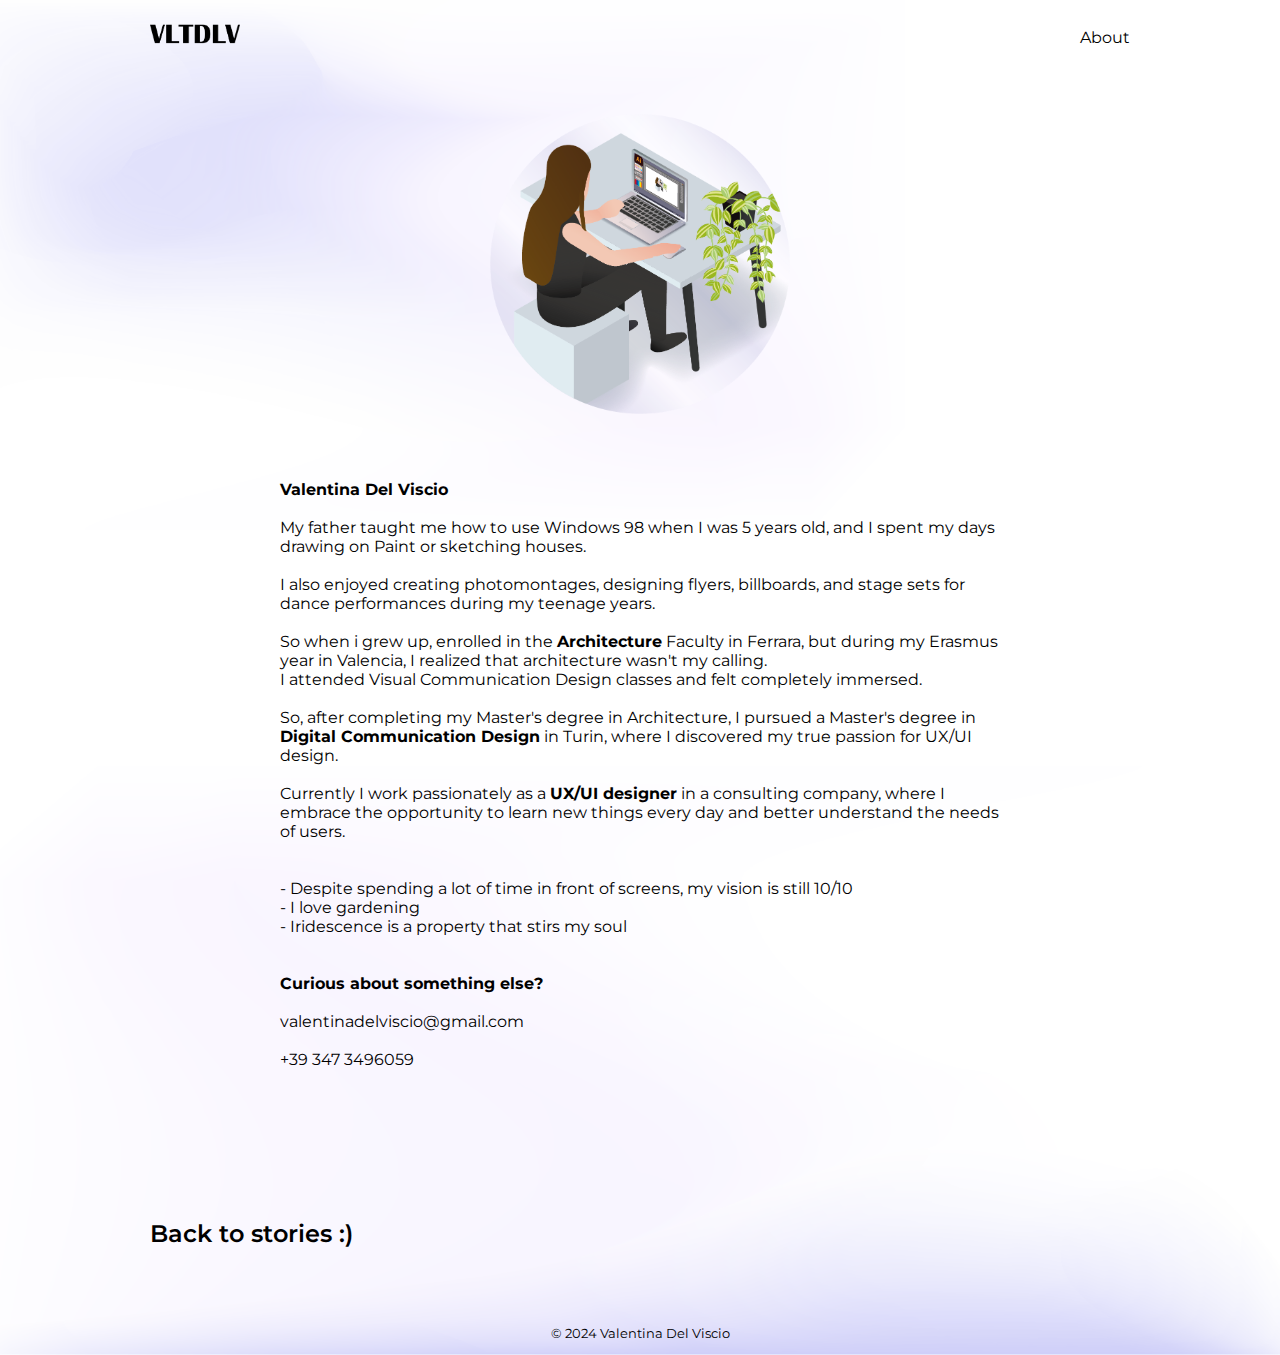
==== aboutme.html @ 75be2599 "a" ====
<!DOCTYPE html>
<html lang="en">
  <head>
    <meta charset="UTF-8" />
    <meta name="viewport" content="width=device-width, initial-scale=1.0" />
    <title>Valentina Del Viscio</title>
    <link rel="stylesheet" href="css/style.css" />
    <link rel="preconnect" href="https://fonts.googleapis.com" />
    <link rel="preconnect" href="https://fonts.gstatic.com" crossorigin />
    <link rel="preconnect" href="https://fonts.googleapis.com" />
    <link rel="preconnect" href="https://fonts.gstatic.com" crossorigin />
    <link
      href="https://fonts.googleapis.com/css2?family=Montserrat:ital,wght@0,100..900;1,100..900&display=swap"
      rel="stylesheet"
    />
  </head>
  <body
    style="
      background-image: url(images/background-gradient.png);
      background-size: cover;
      background-position: center;
      background-repeat: no-repeat;
    "
  >
    <header>
      <nav>
        <a href="vltdlv.github.io">
          <img
            src="images/logo-vltdlv.png"
            alt="portfolio logo"
            height="30px"
          />
        </a>
        <a href="#">About</a>
      </nav>
    </header>

    <main>
      <div class="content">
        <img
          class="img-720"
          src="images/biography.png"
          alt="representative image about Valentina"
          width="300px"
        />
      </div>
      <div id="content-biography">
        <section>
          <p>
            <b>Valentina Del Viscio</b> <br /><br />
            My father taught me how to use Windows 98 when I was 5 years old,
            and I spent my days drawing on Paint or sketching houses.
            <br /><br />I also enjoyed creating photomontages, designing flyers,
            billboards, and stage sets for dance performances during my teenage
            years.<br /><br />So when i grew up, enrolled in the
            <b>Architecture</b> Faculty in Ferrara, but during my Erasmus year
            in Valencia, I realized that architecture wasn't my calling. <br />I
            attended Visual Communication Design classes and felt completely
            immersed. <br /><br />So, after completing my Master's degree in
            Architecture, I pursued a Master's degree in
            <b>Digital Communication Design</b> in Turin, where I discovered my
            true passion for UX/UI design. <br /><br />Currently I work
            passionately as a <b>UX/UI designer</b> in a consulting company,
            where I embrace the opportunity to learn new things every day and
            better understand the needs of users.<br /><br /><br />

            - Despite spending a lot of time in front of screens, my vision is
            still 10/10<br />
            - I love gardening <br />
            - Iridescence is a property that stirs my soul<br /><br /><br />
            <b>Curious about something else?</b><br /><br />
            valentinadelviscio@gmail.com<br /><br />
            +39 347 3496059
          </p>
        </section>
      </div>

      <div class="back-to">
        <a href="vltdlv.github.io">
          <p>Back to stories :)</p>
        </a>
      </div>
    </main>
    <footer>
      <p class="footer">&copy; 2024 Valentina Del Viscio</p>
    </footer>
    <script src="script.js"></script>
  </body>
</html>
---- css/style.css ----
body {
  font-family: "Montserrat", sans-serif;
  font-optical-sizing: auto;
  font-weight: 400;
  font-style: normal;
  margin: 0px;
}

* {
  box-sizing: border-box;
}

nav {
  display: flex;
  justify-content: space-between;
  align-items: center;
  width: 100%;
  max-width: 980px;
  margin: 20px auto;
}

@media (max-width: 480px) {
  nav {
    padding: 0 20px;
  }
}

.main-story {
  font-size: 18pt;
}

.back-to {
  margin: 40px 0;
  width: 100%;
}

.back-to p {
  font-size: 18pt;
  font-weight: 600;
}

.back-to p:hover {
  animation: glitter 0.6s;
}

@keyframes glitter {
  0% {
    opacity: 1; /* Opacità iniziale */
  }
  50% {
    opacity: 0.5; /* Opacità intermedia */
  }
  100% {
    opacity: 1; /* Opacità finale */
  }
}

.subtitles {
  display: flex;
  flex-direction: column;
}

.subtitles p {
  line-height: 18pt;
}

.content-page {
  width: 980px;
}

@media (max-width: 480px) {
  .content-page {
    width: 100%;
    padding: 0 20px 0 40px;
  }
}

.main-content {
  margin-top: 50px;
  display: flex;
  flex-direction: row;
  justify-content: space-between;
}

@media (max-width: 480px) {
  .main-content {
    flex-direction: column;
  }
}

.content {
  margin-top: 40px;
  display: flex;
  flex-direction: row;
  justify-content: space-between;
}

@media (max-width: 480px) {
  .content {
    flex-direction: column;
  }
}

.description {
  width: 720px;
}

@media (max-width: 480px) {
  .description {
    width: 320px;
  }
}

footer {
  text-align: center;
}

.footer {
  font-size: 10pt;
}

#content-biography {
  margin: 50px;
  display: flex;
  flex-direction: row;
}

a {
  color: #000;
  text-decoration: none;
}

main {
  display: flex;
  flex-direction: column;
  align-items: center;
  width: 100%;
  max-width: 980px;
  margin: 0 auto;
}

.cluster {
  display: flex;
  flex-direction: column;
  width: 720px;
}

@media (max-width: 480px) {
  .cluster {
    width: 100%;
  }
}

.box-for-two {
  display: flex;
  flex-direction: row;
}

@media (max-width: 480px) {
  .box-for-two {
    flex-direction: column;
  }
}

.box-for-two {
  margin-top: 20px;
}

.boxes {
  margin: 10px 30px;
  transition: transform 0.3s ease;
}

.image-link:hover .boxes {
  transform: scale(1.1);
}

section {
  display: flex;
  text-align: left;
  margin-bottom: 20px;
  width: 720px;
}

@media (max-width: 480px) {
  section {
    width: 100%;
  }
}

hr {
  border: none;
  height: 1px;
  background-color: black;
  margin: 10px 0;
}

h2 {
  font-size: 16px;
}

.title {
  margin-top: 30px;
}

.title h1 {
  font-size: 16pt;
  font-weight: 800;
  margin-bottom: 0px;
}

.title h2 {
  font-size: 14pt;
  font-weight: 600;
  margin-top: 10px;
}

.protowrap {
  display: flex;
  flex-direction: column;
  width: 720px;
}

@media (max-width: 480px) {
  .protowrap {
    width: 100%;
  }
}

.protobox {
  display: flex;
  flex-direction: row;
  justify-content: space-evenly;
  padding: 20px 0;
}

@media (max-width: 480px) {
  .protobox {
    flex-direction: column;
  }
}

.prototypes {
  display: flex;
  flex-direction: column;
}

@media (max-width: 480px) {
  .prototypes {
    align-items: center;
  }
}

.proto-description {
  width: 220px;
  font-size: 11pt;
  padding: 0 10px;
}

/* Media query per schermi di larghezza massima di 720px */
@media screen and (max-width: 720px) {
  /* Modifica le dimensioni delle immagini di 720px */
  img.img-720 {
    width: 100%; /* Imposta la larghezza al 100% del contenitore */
    max-width: none; /* Rimuove il limite massimo impostato precedentemente */
  }
}

/* Media query per schermi di larghezza massima di 980px */
@media screen and (max-width: 980px) {
  /* Modifica le dimensioni delle immagini di 980px */
  img.img-980 {
    width: 100%; /* Imposta la larghezza al 100% del contenitore */
    max-width: none; /* Rimuove il limite massimo impostato precedentemente */
  }
}

.architecture {
  padding-top: 20px;
}
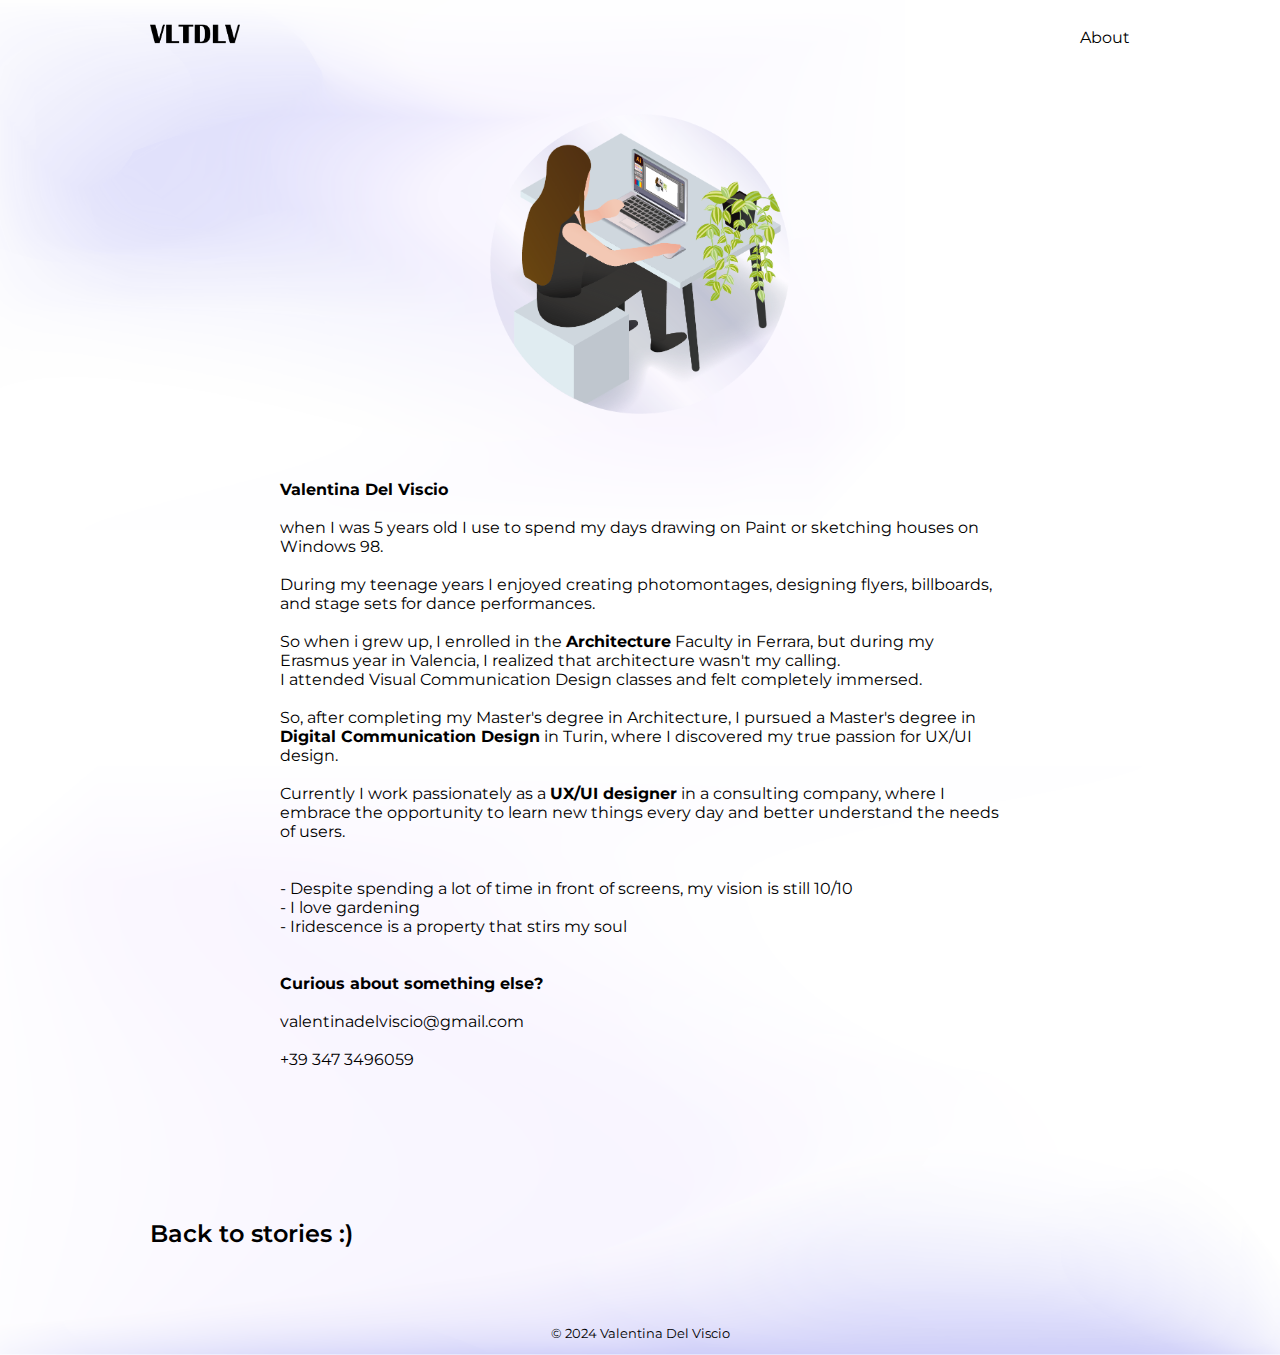
==== commit e85e4872: "Update aboutme.html" ====
--- a/aboutme.html
+++ b/aboutme.html
@@ -31,7 +31,7 @@
             height="30px"
           />
         </a>
-        <a href="#">About</a>
+        <a href="aboutme.html">About</a>
       </nav>
     </header>
 
@@ -48,11 +48,11 @@
         <section>
           <p>
             <b>Valentina Del Viscio</b> <br /><br />
-            My father taught me how to use Windows 98 when I was 5 years old,
-            and I spent my days drawing on Paint or sketching houses.
-            <br /><br />I also enjoyed creating photomontages, designing flyers,
-            billboards, and stage sets for dance performances during my teenage
-            years.<br /><br />So when i grew up, enrolled in the
+            when I was 5 years old I use to spend my days drawing on Paint or
+            sketching houses on Windows 98.
+            <br /><br />During my teenage years I enjoyed creating
+            photomontages, designing flyers, billboards, and stage sets for
+            dance performances.<br /><br />So when i grew up, I enrolled in the
             <b>Architecture</b> Faculty in Ferrara, but during my Erasmus year
             in Valencia, I realized that architecture wasn't my calling. <br />I
             attended Visual Communication Design classes and felt completely
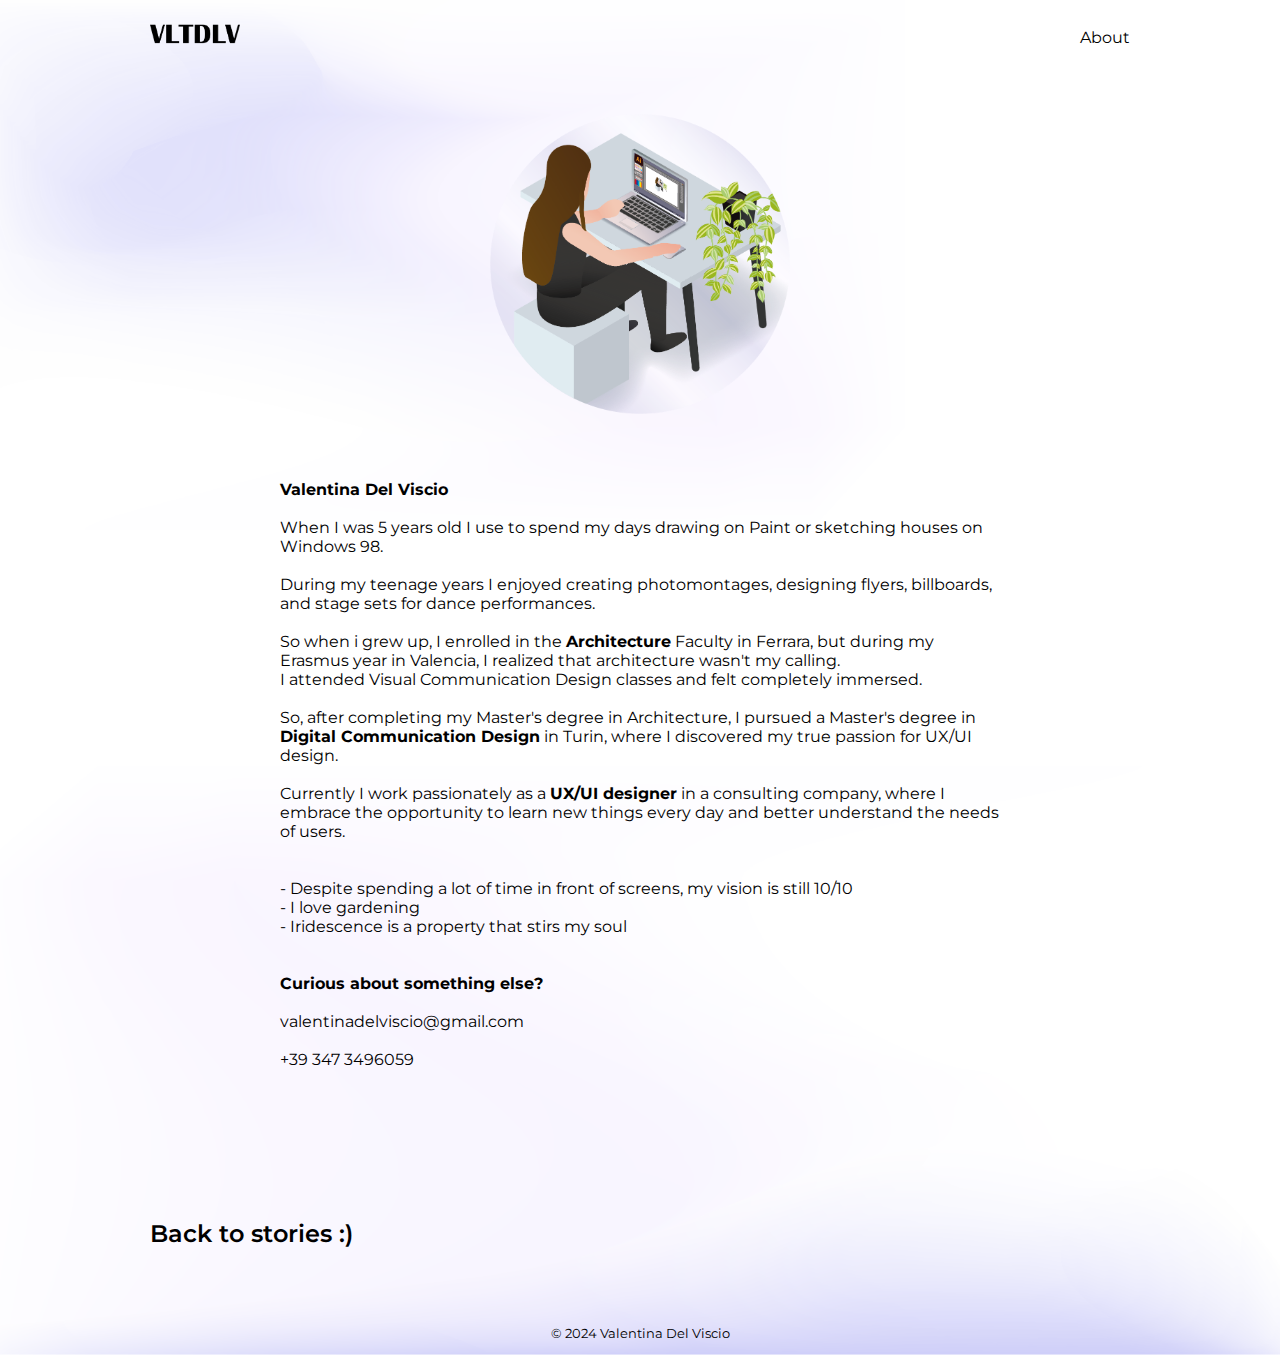
==== commit 5d867f0b: "Update aboutme.html" ====
--- a/aboutme.html
+++ b/aboutme.html
@@ -48,7 +48,7 @@
         <section>
           <p>
             <b>Valentina Del Viscio</b> <br /><br />
-            when I was 5 years old I use to spend my days drawing on Paint or
+            When I was 5 years old I use to spend my days drawing on Paint or
             sketching houses on Windows 98.
             <br /><br />During my teenage years I enjoyed creating
             photomontages, designing flyers, billboards, and stage sets for
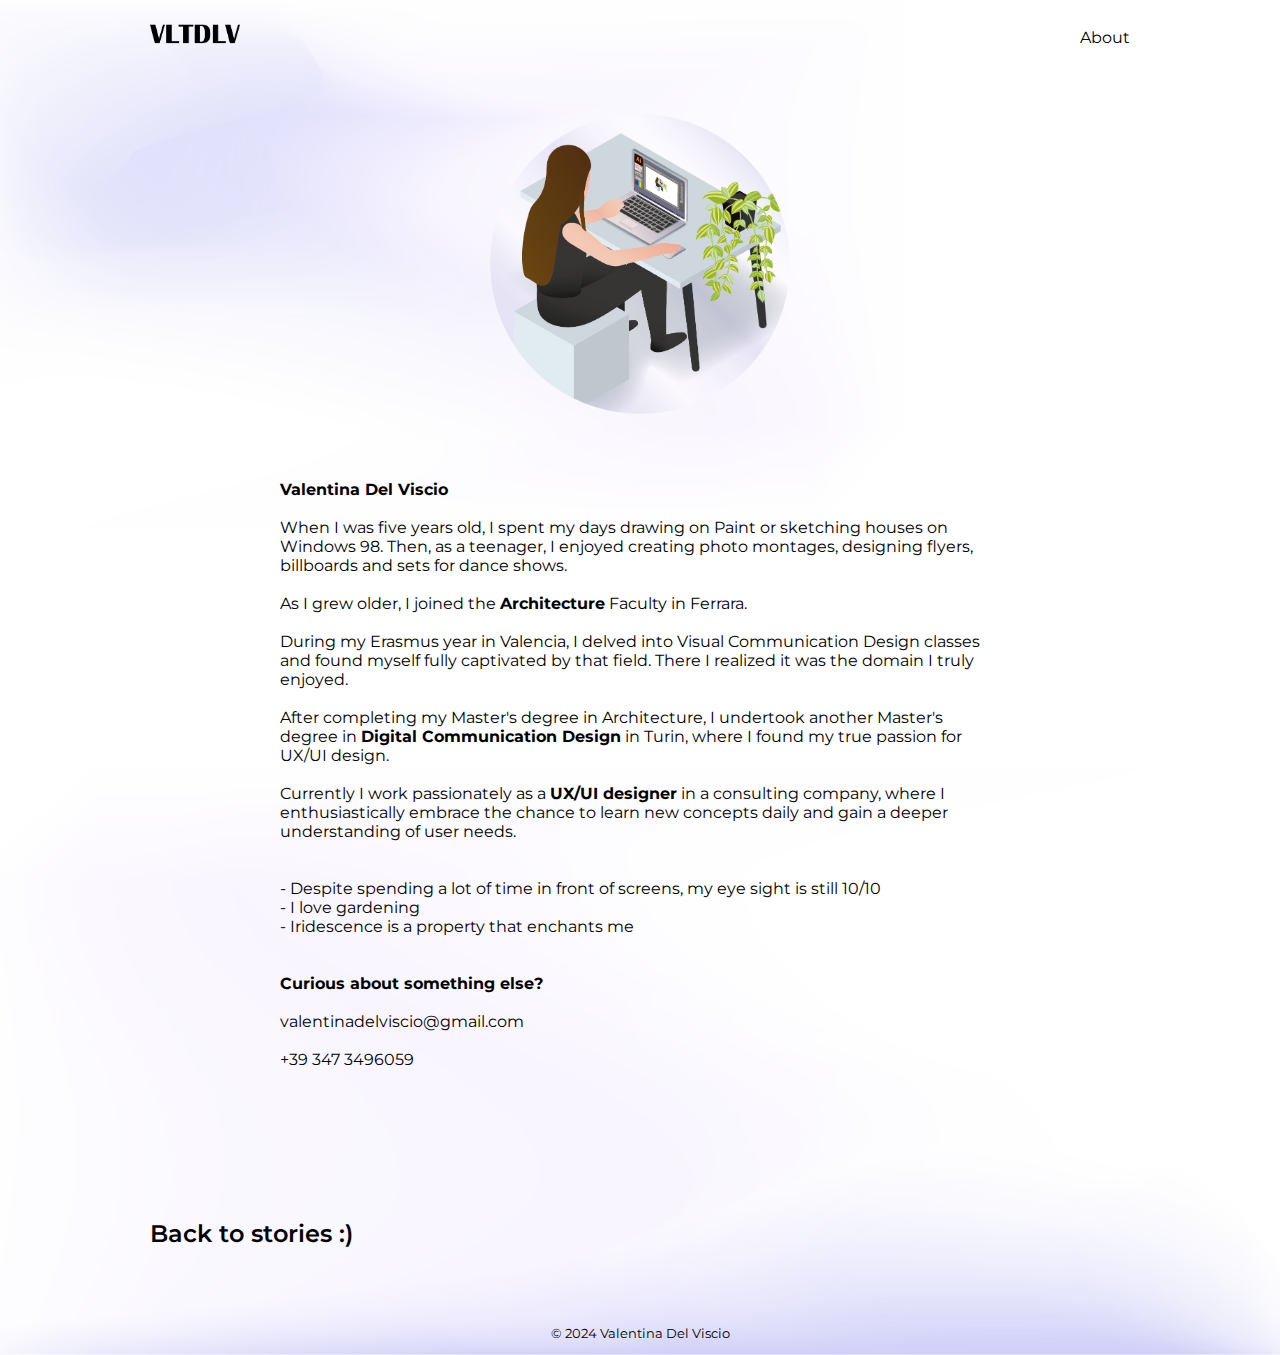
==== commit d44c18ff: "aboutme update" ====
--- a/aboutme.html
+++ b/aboutme.html
@@ -48,26 +48,26 @@
         <section>
           <p>
             <b>Valentina Del Viscio</b> <br /><br />
-            When I was 5 years old I use to spend my days drawing on Paint or
-            sketching houses on Windows 98.
-            <br /><br />During my teenage years I enjoyed creating
-            photomontages, designing flyers, billboards, and stage sets for
-            dance performances.<br /><br />So when i grew up, I enrolled in the
-            <b>Architecture</b> Faculty in Ferrara, but during my Erasmus year
-            in Valencia, I realized that architecture wasn't my calling. <br />I
-            attended Visual Communication Design classes and felt completely
-            immersed. <br /><br />So, after completing my Master's degree in
-            Architecture, I pursued a Master's degree in
-            <b>Digital Communication Design</b> in Turin, where I discovered my
-            true passion for UX/UI design. <br /><br />Currently I work
-            passionately as a <b>UX/UI designer</b> in a consulting company,
-            where I embrace the opportunity to learn new things every day and
-            better understand the needs of users.<br /><br /><br />
+            When I was five years old, I spent my days drawing on Paint or
+            sketching houses on Windows 98. Then, as a teenager, I enjoyed
+            creating photo montages, designing flyers, billboards and sets for
+            dance shows.<br /><br />As I grew older, I joined the
+            <b>Architecture</b> Faculty in Ferrara.<br /><br />
+            During my Erasmus year in Valencia, I delved into Visual
+            Communication Design classes and found myself fully captivated by
+            that field. There I realized it was the domain I truly enjoyed.
+            <br /><br />After completing my Master's degree in Architecture, I
+            undertook another Master's degree in
+            <b>Digital Communication Design</b> in Turin, where I found my true
+            passion for UX/UI design. <br /><br />Currently I work passionately
+            as a <b>UX/UI designer</b> in a consulting company, where I
+            enthusiastically embrace the chance to learn new concepts daily and
+            gain a deeper understanding of user needs.<br /><br /><br />
 
-            - Despite spending a lot of time in front of screens, my vision is
-            still 10/10<br />
+            - Despite spending a lot of time in front of screens, my eye sight
+            is still 10/10<br />
             - I love gardening <br />
-            - Iridescence is a property that stirs my soul<br /><br /><br />
+            - Iridescence is a property that enchants me<br /><br /><br />
             <b>Curious about something else?</b><br /><br />
             valentinadelviscio@gmail.com<br /><br />
             +39 347 3496059
